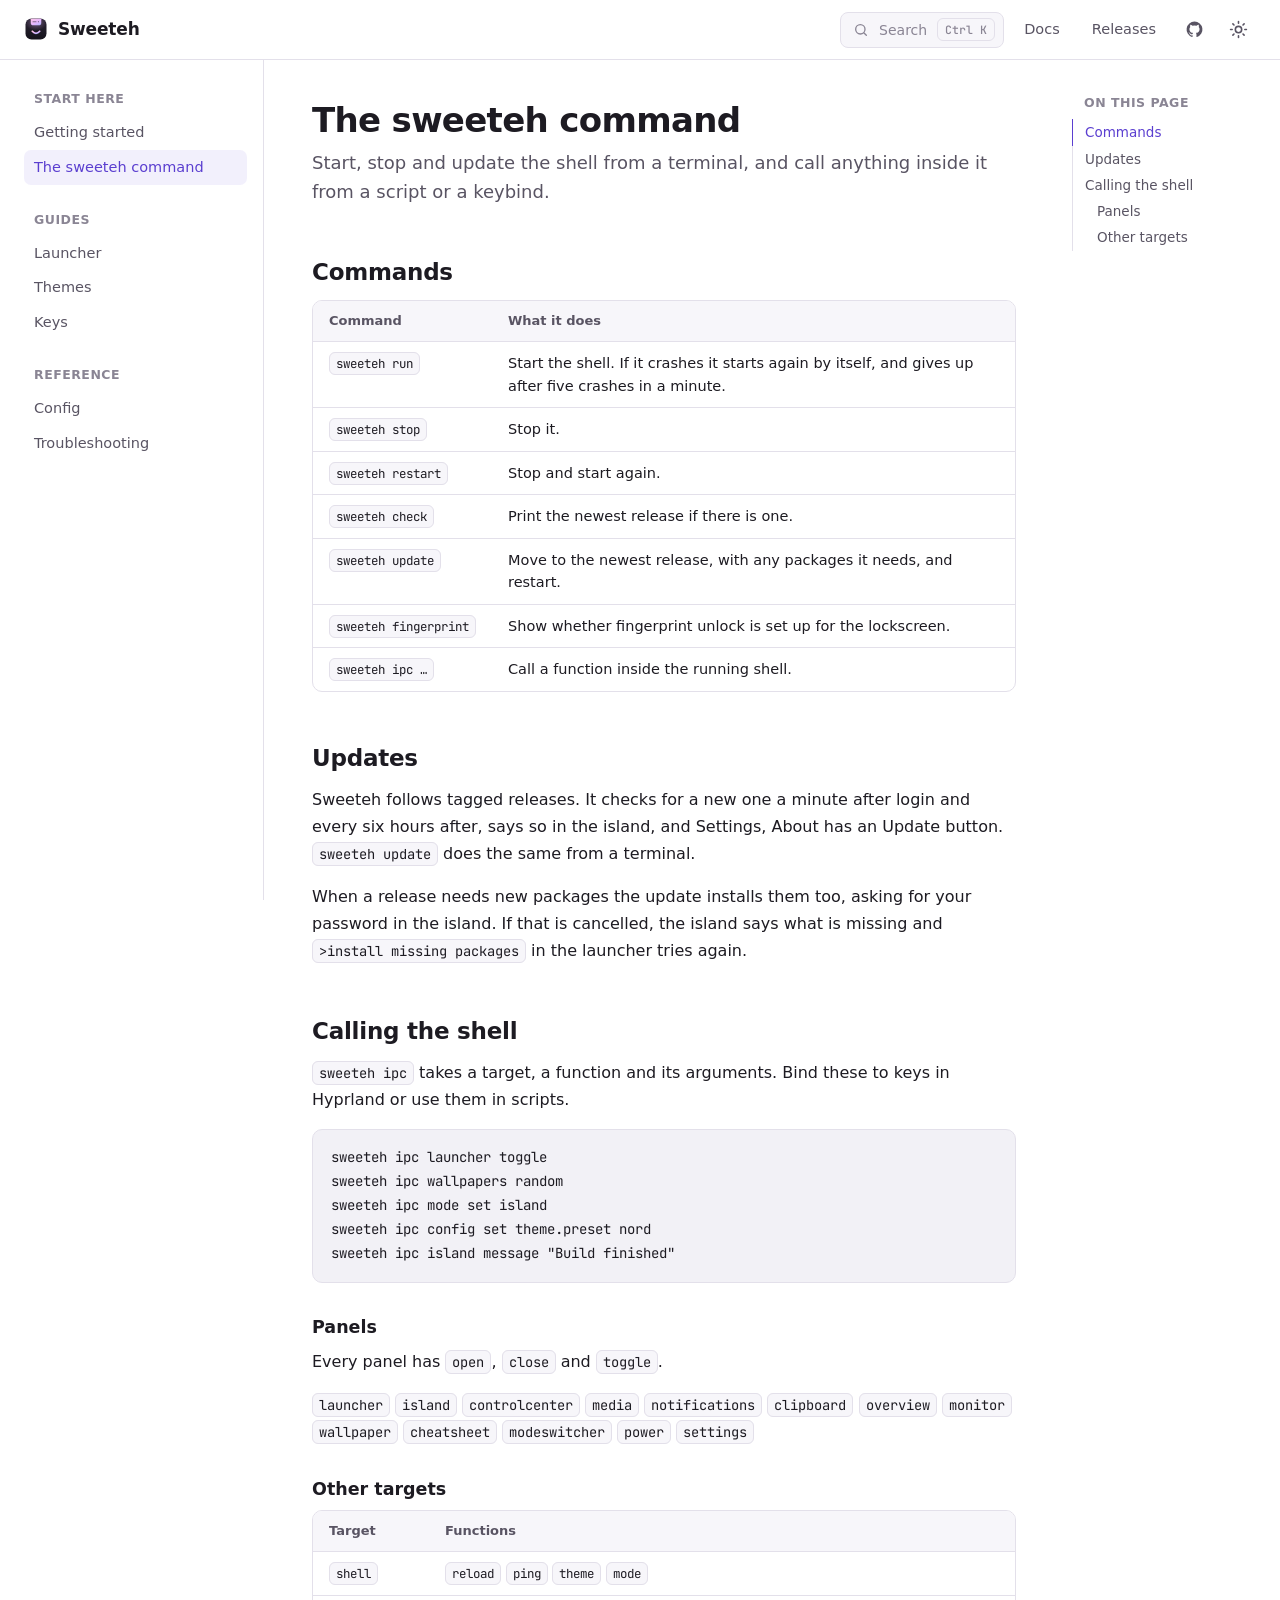
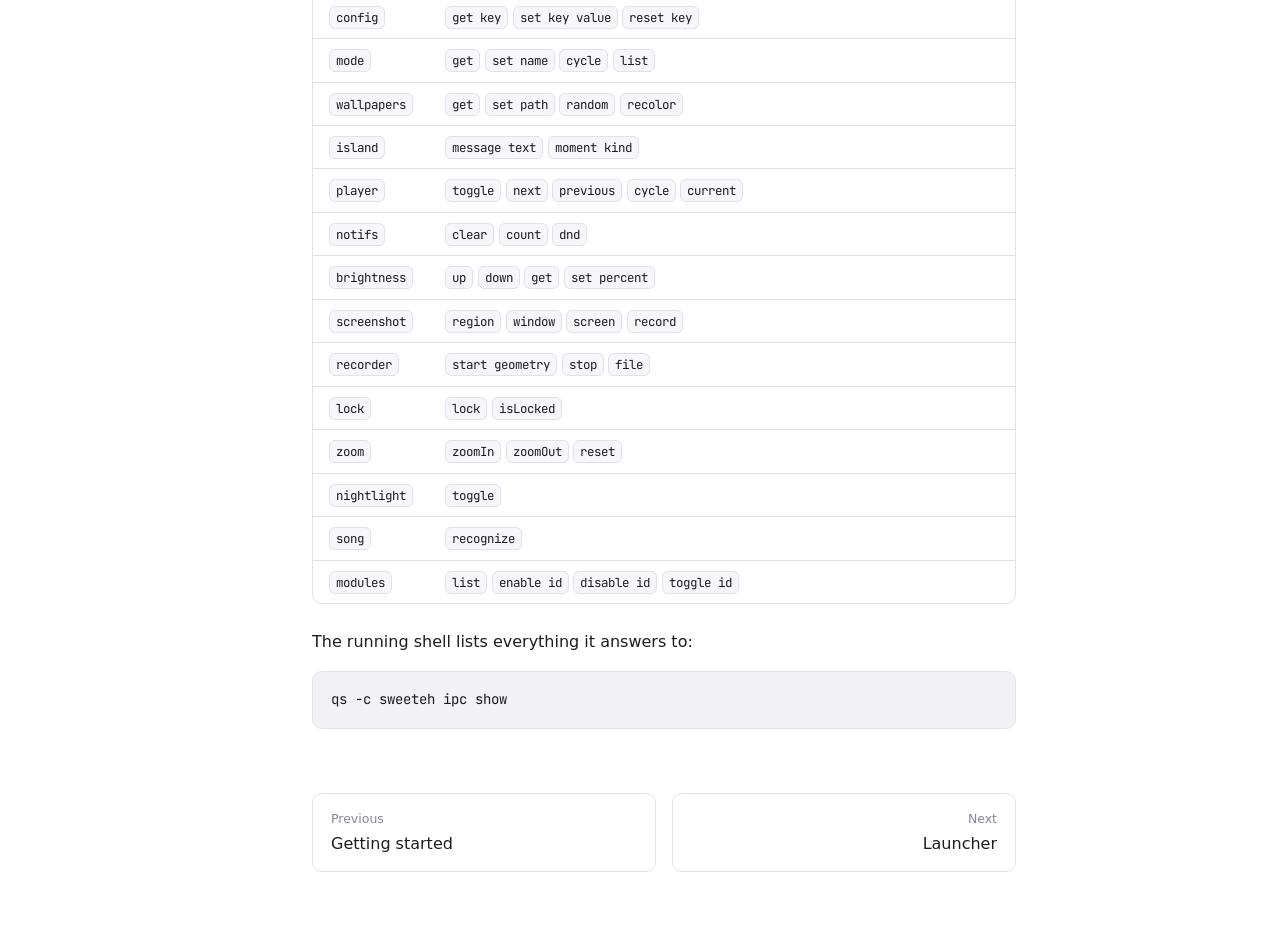
==== docs/command.html @ 75fee0bb "The docs site as a landing page and seven pages, with its own stylesheet and scripts." ====
<!doctype html>
<html lang="en">
<head>
  <meta charset="utf-8">
  <meta name="viewport" content="width=device-width, initial-scale=1">
  <title>The sweeteh command · Sweeteh</title>
  <meta name="description" content="Start, stop and update the shell from a terminal, and call anything inside it from a script or a keybind.">
  <link rel="icon" href="img/sweeteh.svg" type="image/svg+xml">
  <link rel="preconnect" href="https://fonts.googleapis.com">
  <link rel="preconnect" href="https://fonts.gstatic.com" crossorigin>
  <link rel="stylesheet" href="https://fonts.googleapis.com/css2?family=Google+Sans+Flex:wght@400;500;600;700&amp;family=JetBrains+Mono:wght@400;500&amp;display=swap">
  <link rel="stylesheet" href="css/site.css">
  <script src="js/theme.js"></script>
</head>
<body class="docs">
  <div class="layout">
    <nav class="sidebar"></nav>

    <main class="content">
      <h1>The sweeteh command</h1>
      <p class="lede">Start, stop and update the shell from a terminal, and call anything inside it from a script or a keybind.</p>
      <h2>Commands</h2>
      <div class="table">
        <table>
          <thead><tr><th>Command</th><th>What it does</th></tr></thead>
          <tbody>
          <tr><td class="fit"><code>sweeteh run</code></td><td>Start the shell. If it crashes it starts again by itself, and gives up after five crashes in a minute.</td></tr>
          <tr><td class="fit"><code>sweeteh stop</code></td><td>Stop it.</td></tr>
          <tr><td class="fit"><code>sweeteh restart</code></td><td>Stop and start again.</td></tr>
          <tr><td class="fit"><code>sweeteh check</code></td><td>Print the newest release if there is one.</td></tr>
          <tr><td class="fit"><code>sweeteh update</code></td><td>Move to the newest release, with any packages it needs, and restart.</td></tr>
          <tr><td class="fit"><code>sweeteh fingerprint</code></td><td>Show whether fingerprint unlock is set up for the lockscreen.</td></tr>
          <tr><td class="fit"><code>sweeteh ipc …</code></td><td>Call a function inside the running shell.</td></tr>
          </tbody>
        </table>
      </div>

      <h2>Updates</h2>
      <p>Sweeteh follows tagged releases. It checks for a new one a minute after login and every six hours after, says so in the island, and Settings, About has an Update button. <code>sweeteh update</code> does the same from a terminal.</p>
      <p>When a release needs new packages the update installs them too, asking for your password in the island. If that is cancelled, the island says what is missing and <code>&gt;install missing packages</code> in the launcher tries again.</p>

      <h2>Calling the shell</h2>
      <p><code>sweeteh ipc</code> takes a target, a function and its arguments. Bind these to keys in Hyprland or use them in scripts.</p>
      <pre><code>sweeteh ipc launcher toggle
sweeteh ipc wallpapers random
sweeteh ipc mode set island
sweeteh ipc config set theme.preset nord
sweeteh ipc island message "Build finished"</code></pre>

      <h3>Panels</h3>
      <p>Every panel has <code>open</code>, <code>close</code> and <code>toggle</code>.</p>
      <p><code>launcher</code> <code>island</code> <code>controlcenter</code> <code>media</code> <code>notifications</code> <code>clipboard</code> <code>overview</code> <code>monitor</code> <code>wallpaper</code> <code>cheatsheet</code> <code>modeswitcher</code> <code>power</code> <code>settings</code></p>

      <h3>Other targets</h3>
      <div class="table">
        <table>
          <thead><tr><th>Target</th><th>Functions</th></tr></thead>
          <tbody>
          <tr><td class="fit"><code>shell</code></td><td><code>reload</code> <code>ping</code> <code>theme</code> <code>mode</code></td></tr>
          <tr><td class="fit"><code>config</code></td><td><code>get key</code> <code>set key value</code> <code>reset key</code></td></tr>
          <tr><td class="fit"><code>mode</code></td><td><code>get</code> <code>set name</code> <code>cycle</code> <code>list</code></td></tr>
          <tr><td class="fit"><code>wallpapers</code></td><td><code>get</code> <code>set path</code> <code>random</code> <code>recolor</code></td></tr>
          <tr><td class="fit"><code>island</code></td><td><code>message text</code> <code>moment kind</code></td></tr>
          <tr><td class="fit"><code>player</code></td><td><code>toggle</code> <code>next</code> <code>previous</code> <code>cycle</code> <code>current</code></td></tr>
          <tr><td class="fit"><code>notifs</code></td><td><code>clear</code> <code>count</code> <code>dnd</code></td></tr>
          <tr><td class="fit"><code>brightness</code></td><td><code>up</code> <code>down</code> <code>get</code> <code>set percent</code></td></tr>
          <tr><td class="fit"><code>screenshot</code></td><td><code>region</code> <code>window</code> <code>screen</code> <code>record</code></td></tr>
          <tr><td class="fit"><code>recorder</code></td><td><code>start geometry</code> <code>stop</code> <code>file</code></td></tr>
          <tr><td class="fit"><code>lock</code></td><td><code>lock</code> <code>isLocked</code></td></tr>
          <tr><td class="fit"><code>zoom</code></td><td><code>zoomIn</code> <code>zoomOut</code> <code>reset</code></td></tr>
          <tr><td class="fit"><code>nightlight</code></td><td><code>toggle</code></td></tr>
          <tr><td class="fit"><code>song</code></td><td><code>recognize</code></td></tr>
          <tr><td class="fit"><code>modules</code></td><td><code>list</code> <code>enable id</code> <code>disable id</code> <code>toggle id</code></td></tr>
          </tbody>
        </table>
      </div>

      <p>The running shell lists everything it answers to:</p>
      <pre><code>qs -c sweeteh ipc show</code></pre>
    </main>

    <nav class="toc"></nav>
  </div>

  <noscript><p style="padding: 0 24px"><a href="index.html">Home</a> · <a href="install.html">Getting started</a> · <a href="command.html">The sweeteh command</a> · <a href="launcher.html">Launcher</a> · <a href="themes.html">Themes</a> · <a href="keys.html">Keys</a> · <a href="config.html">Config</a> · <a href="troubleshooting.html">Troubleshooting</a></p></noscript>
  <script src="js/site.js" defer></script>
</body>
</html>
---- docs/css/site.css ----
/* Sweeteh docs. One stylesheet for the landing page and every docs page. */

:root {
  --bg: #111014;
  --bg-raised: #17161b;
  --bg-sunken: #0c0b0f;
  --border: #2a2830;
  --text: #e8e6ed;
  --text-soft: #a5a1b0;
  --text-faint: #77737f;
  --accent: #b9a3ff;
  --accent-soft: rgba(185, 163, 255, 0.12);
  --on-accent: #17122b;

  --font: "Google Sans Flex", "Google Sans", system-ui, -apple-system, "Segoe UI", Roboto, sans-serif;
  --mono: "JetBrains Mono", ui-monospace, "Cascadia Code", "SF Mono", Menlo, Consolas, monospace;
  --radius: 10px;
  --bar: 60px;
  --side: 264px;
  --toc: 216px;
  color-scheme: dark;
}

:root[data-theme="light"] {
  --bg: #ffffff;
  --bg-raised: #f7f6fa;
  --bg-sunken: #f2f1f6;
  --border: #e3e0ea;
  --text: #1d1b22;
  --text-soft: #595463;
  --text-faint: #8a8594;
  --accent: #5b3fd0;
  --accent-soft: rgba(91, 63, 208, 0.08);
  --on-accent: #ffffff;
  color-scheme: light;
}

*,
*::before,
*::after {
  box-sizing: border-box;
}

html {
  scroll-padding-top: calc(var(--bar) + 20px);
  -webkit-text-size-adjust: 100%;
}

body {
  margin: 0;
  background: var(--bg);
  color: var(--text);
  font: 400 16px/1.7 var(--font);
  -webkit-font-smoothing: antialiased;
}

a {
  color: var(--accent);
  text-decoration: none;
}

a:hover {
  text-decoration: underline;
  text-underline-offset: 3px;
}

:focus-visible {
  outline: 2px solid var(--accent);
  outline-offset: 2px;
  border-radius: 4px;
}

img,
video {
  display: block;
  max-width: 100%;
  height: auto;
}

/* ---------- top bar ---------- */

.bar {
  position: sticky;
  top: 0;
  z-index: 20;
  height: var(--bar);
  display: flex;
  align-items: center;
  gap: 8px;
  padding: 0 24px;
  background: color-mix(in srgb, var(--bg) 88%, transparent);
  backdrop-filter: blur(12px);
  border-bottom: 1px solid var(--border);
}

.brand {
  display: flex;
  align-items: center;
  gap: 10px;
  margin-right: auto;
  color: var(--text);
  font-weight: 600;
  font-size: 17px;
  letter-spacing: -0.01em;
}

.brand:hover {
  text-decoration: none;
}

.brand img {
  width: 24px;
  height: 24px;
}

.bar-link {
  padding: 6px 12px;
  border-radius: 8px;
  color: var(--text-soft);
  font-size: 14.5px;
  font-weight: 500;
}

.bar-link:hover {
  color: var(--text);
  background: var(--bg-raised);
  text-decoration: none;
}

.icon-button {
  display: grid;
  place-items: center;
  width: 36px;
  height: 36px;
  padding: 0;
  border: 0;
  border-radius: 8px;
  background: none;
  color: var(--text-soft);
  cursor: pointer;
}

.icon-button:hover {
  color: var(--text);
  background: var(--bg-raised);
}

.icon-button svg {
  width: 19px;
  height: 19px;
}

.menu-button {
  display: none;
  margin-left: -8px;
}

:root[data-theme="light"] .icon-moon,
:root:not([data-theme="light"]) .icon-sun {
  display: none;
}

/* ---------- docs layout ---------- */

.layout {
  display: grid;
  grid-template-columns: var(--side) minmax(0, 1fr) var(--toc);
  max-width: 1320px;
  margin: 0 auto;
}

.sidebar,
.toc {
  position: sticky;
  top: var(--bar);
  align-self: start;
  height: calc(100vh - var(--bar));
  overflow-y: auto;
  padding: 28px 16px 40px 24px;
}

.sidebar {
  border-right: 1px solid var(--border);
}

.nav-group + .nav-group {
  margin-top: 24px;
}

.nav-title,
.toc-title {
  margin: 0 0 6px;
  padding: 0 10px;
  font-size: 12.5px;
  font-weight: 600;
  letter-spacing: 0.04em;
  text-transform: uppercase;
  color: var(--text-faint);
}

.nav-group a {
  display: block;
  padding: 5px 10px;
  border-radius: 7px;
  color: var(--text-soft);
  font-size: 14.5px;
}

.nav-group a:hover {
  color: var(--text);
  text-decoration: none;
}

.nav-group a[aria-current="page"] {
  color: var(--accent);
  background: var(--accent-soft);
  font-weight: 500;
}

.toc {
  padding: 32px 24px 40px 8px;
}

.toc-title {
  padding: 0 0 0 12px;
}

.toc a {
  display: block;
  padding: 3px 0 3px 12px;
  border-left: 1px solid var(--border);
  color: var(--text-soft);
  font-size: 13.5px;
  line-height: 1.5;
}

.toc a:hover {
  color: var(--text);
  text-decoration: none;
}

.toc a.sub {
  padding-left: 24px;
}

.toc a.active {
  color: var(--accent);
  border-left-color: var(--accent);
}

.content {
  min-width: 0;
  padding: 40px 48px 72px;
}

.content > * {
  max-width: 760px;
}

.content > .wide {
  max-width: none;
}

/* ---------- prose ---------- */

h1 {
  margin: 0 0 8px;
  font-size: 34px;
  line-height: 1.2;
  font-weight: 700;
  letter-spacing: -0.02em;
}

.lede {
  margin: 0 0 32px;
  color: var(--text-soft);
  font-size: 18px;
  line-height: 1.6;
}

h2 {
  margin: 48px 0 12px;
  padding-top: 4px;
  font-size: 23px;
  line-height: 1.3;
  font-weight: 650;
  letter-spacing: -0.01em;
}

h3 {
  margin: 32px 0 8px;
  font-size: 17.5px;
  line-height: 1.4;
  font-weight: 600;
}

h2 .anchor,
h3 .anchor {
  margin-left: 8px;
  color: var(--text-faint);
  font-weight: 400;
  opacity: 0;
}

h2:hover .anchor,
h3:hover .anchor,
.anchor:focus-visible {
  opacity: 1;
  text-decoration: none;
}

p {
  margin: 0 0 16px;
}

ul,
ol {
  margin: 0 0 16px;
  padding-left: 22px;
}

li {
  margin-bottom: 6px;
}

li::marker {
  color: var(--text-faint);
}

code {
  font-family: var(--mono);
  font-size: 0.86em;
}

:not(pre) > code {
  padding: 2px 6px;
  border-radius: 6px;
  background: var(--bg-raised);
  border: 1px solid var(--border);
  white-space: nowrap;
}

.code {
  position: relative;
  margin: 0 0 20px;
}

pre {
  margin: 0;
  padding: 16px 18px;
  overflow-x: auto;
  border: 1px solid var(--border);
  border-radius: var(--radius);
  background: var(--bg-sunken);
  font-size: 14px;
  line-height: 1.65;
}

pre code {
  font-size: inherit;
}

pre .dim {
  color: var(--text-faint);
}

.copy {
  position: absolute;
  top: 9px;
  right: 9px;
  padding: 4px 10px;
  border: 1px solid var(--border);
  border-radius: 7px;
  background: var(--bg-raised);
  color: var(--text-soft);
  font: 500 12.5px var(--font);
  cursor: pointer;
  opacity: 0;
  transition: opacity 0.15s;
}

.code:hover .copy,
.copy:focus-visible {
  opacity: 1;
}

.copy:hover {
  color: var(--text);
}

/* the one flourish, a key lit from below like the shell's own */
kbd {
  display: inline-block;
  min-width: 26px;
  padding: 1px 7px;
  border: 1px solid var(--border);
  border-bottom: 2px solid var(--accent);
  border-radius: 6px;
  background: var(--bg-raised);
  font: 500 12.5px/1.7 var(--mono);
  text-align: center;
  white-space: nowrap;
}

kbd + kbd {
  margin-left: 4px;
}

.table {
  margin: 0 0 24px;
  overflow-x: auto;
  border: 1px solid var(--border);
  border-radius: var(--radius);
}

table {
  width: 100%;
  border-collapse: collapse;
  font-size: 14.5px;
  line-height: 1.55;
}

th {
  padding: 10px 16px;
  background: var(--bg-raised);
  border-bottom: 1px solid var(--border);
  color: var(--text-soft);
  font-size: 13px;
  font-weight: 600;
  text-align: left;
  white-space: nowrap;
}

td {
  padding: 10px 16px;
  border-bottom: 1px solid var(--border);
  vertical-align: top;
}

tr:last-child td {
  border-bottom: 0;
}

td.fit {
  width: 1%;
  white-space: nowrap;
}

td.muted {
  color: var(--text-soft);
}

.note {
  margin: 0 0 20px;
  padding: 14px 18px;
  border: 1px solid var(--border);
  border-left: 3px solid var(--accent);
  border-radius: var(--radius);
  background: var(--accent-soft);
  font-size: 15px;
}

.note > :last-child {
  margin-bottom: 0;
}

.note strong {
  display: block;
  margin-bottom: 2px;
}

.pager {
  display: grid;
  grid-template-columns: 1fr 1fr;
  gap: 16px;
  margin-top: 64px;
}

.pager a {
  padding: 14px 18px;
  border: 1px solid var(--border);
  border-radius: var(--radius);
  color: var(--text);
  font-weight: 500;
}

.pager a:hover {
  border-color: var(--accent);
  text-decoration: none;
}

.pager small {
  display: block;
  color: var(--text-faint);
  font-size: 12.5px;
  font-weight: 400;
}

.pager .next {
  grid-column: 2;
  text-align: right;
}

.filter {
  width: 100%;
  margin: 0 0 8px;
  padding: 10px 14px;
  border: 1px solid var(--border);
  border-radius: var(--radius);
  background: var(--bg-raised);
  color: var(--text);
  font: inherit;
  font-size: 15px;
}

.filter::placeholder {
  color: var(--text-faint);
}

.empty {
  color: var(--text-soft);
}

[hidden] {
  display: none !important;
}

/* ---------- cards, shared by the landing page and docs ---------- */

.cards {
  display: grid;
  grid-template-columns: repeat(auto-fill, minmax(240px, 1fr));
  gap: 14px;
  margin: 0 0 24px;
}

.card {
  padding: 18px 20px;
  border: 1px solid var(--border);
  border-radius: var(--radius);
  background: var(--bg-raised);
}

a.card {
  color: inherit;
  transition: border-color 0.15s;
}

a.card:hover {
  border-color: var(--accent);
  text-decoration: none;
}

.card h3 {
  margin: 0 0 4px;
  font-size: 16px;
}

.card p {
  margin: 0;
  color: var(--text-soft);
  font-size: 14.5px;
  line-height: 1.6;
}

/* ---------- landing page ---------- */

.home {
  max-width: 1080px;
  margin: 0 auto;
  padding: 0 24px 40px;
}

.hero {
  padding: 88px 0 56px;
  text-align: center;
}

.hero h1 {
  margin: 0 auto 16px;
  max-width: 760px;
  font-size: clamp(36px, 6vw, 58px);
  line-height: 1.08;
  letter-spacing: -0.03em;
}

.hero p {
  max-width: 600px;
  margin: 0 auto 28px;
  color: var(--text-soft);
  font-size: 18.5px;
  line-height: 1.6;
}

.actions {
  display: flex;
  flex-wrap: wrap;
  justify-content: center;
  gap: 12px;
}

.button {
  display: inline-block;
  padding: 10px 22px;
  border: 1px solid var(--border);
  border-radius: 999px;
  color: var(--text);
  font-size: 15.5px;
  font-weight: 550;
}

.button:hover {
  border-color: var(--text-faint);
  text-decoration: none;
}

.button.primary {
  border-color: var(--accent);
  background: var(--accent);
  color: var(--on-accent);
}

.button.primary:hover {
  filter: brightness(1.08);
}

.shot {
  overflow: hidden;
  border: 1px solid var(--border);
  border-radius: 14px;
  background: var(--bg-sunken);
}

.shot video {
  width: 100%;
  aspect-ratio: 16 / 9;
}

.home section {
  padding: 72px 0 0;
}

.home h2 {
  margin: 0 0 6px;
  font-size: 28px;
  letter-spacing: -0.02em;
}

.home .sub {
  max-width: 620px;
  margin: 0 0 28px;
  color: var(--text-soft);
}

.home .code {
  max-width: 760px;
}

.footer {
  margin-top: 88px;
  padding: 28px 24px 40px;
  border-top: 1px solid var(--border);
  color: var(--text-faint);
  font-size: 14px;
  text-align: center;
}

/* ---------- theme preview on the themes page ---------- */

.swatch-row {
  display: flex;
  flex-wrap: wrap;
  gap: 8px;
  margin: 0 0 16px;
}

.chip {
  display: flex;
  align-items: center;
  gap: 8px;
  padding: 6px 14px 6px 10px;
  border: 1px solid var(--border);
  border-radius: 999px;
  background: none;
  color: var(--text-soft);
  font: 500 14px var(--font);
  cursor: pointer;
}

.chip:hover {
  color: var(--text);
}

.chip[aria-pressed="true"] {
  border-color: var(--accent);
  background: var(--accent-soft);
  color: var(--text);
}

.chip i {
  width: 14px;
  height: 14px;
  border-radius: 50%;
}

.preview {
  margin: 0 0 24px;
  padding: 22px;
  border: 1px solid var(--border);
  border-radius: 14px;
  background: var(--p-bg);
  color: var(--p-text);
  transition: background 0.4s, color 0.4s;
}

.preview-island {
  display: flex;
  align-items: center;
  gap: 10px;
  width: fit-content;
  margin: 0 auto 20px;
  padding: 8px 18px;
  border-radius: 999px;
  background: var(--p-layer1);
  box-shadow: 0 3px 0 var(--p-accent);
  font-size: 14px;
  font-weight: 500;
  transition: background 0.4s, box-shadow 0.4s;
}

.preview-island i {
  width: 8px;
  height: 8px;
  border-radius: 50%;
  background: var(--p-accent);
  transition: background 0.4s;
}

.preview-grid {
  display: grid;
  grid-template-columns: repeat(auto-fit, minmax(150px, 1fr));
  gap: 12px;
}

.preview-card {
  padding: 14px 16px;
  border-radius: 12px;
  background: var(--p-layer2);
  font-size: 14px;
  transition: background 0.4s;
}

.preview-card b {
  display: block;
  font-weight: 600;
}

.preview-card span {
  color: var(--p-soft);
  font-size: 13px;
  transition: color 0.4s;
}

.preview-card.accent {
  background: var(--p-accent);
  color: var(--p-bg);
}

.preview-card.accent span {
  color: inherit;
  opacity: 0.75;
}

.preview-palette {
  display: flex;
  height: 10px;
  margin-top: 18px;
  overflow: hidden;
  border-radius: 999px;
}

.preview-palette span {
  flex: 1;
  transition: background 0.4s;
}

/* ---------- small screens ---------- */

@media (max-width: 1120px) {
  .layout {
    grid-template-columns: var(--side) minmax(0, 1fr);
  }

  .toc {
    display: none;
  }
}

@media (max-width: 800px) {
  .bar {
    padding: 0 16px;
  }

  .menu-button {
    display: grid;
  }

  .layout {
    display: block;
  }

  .sidebar {
    position: fixed;
    inset: var(--bar) 0 0 0;
    z-index: 15;
    display: none;
    height: auto;
    padding: 20px 16px 40px;
    border-right: 0;
    background: var(--bg);
  }

  body.menu-open {
    overflow: hidden;
  }

  body.menu-open .sidebar {
    display: block;
  }

  .content {
    padding: 28px 20px 56px;
  }

  h1 {
    font-size: 29px;
  }

  .hero {
    padding: 56px 0 40px;
  }

  .bar-link.optional {
    display: none;
  }

  .copy {
    opacity: 1;
  }
}

@media (prefers-reduced-motion: reduce) {
  * {
    transition: none !important;
  }
}

/* ---------- landing page sections ---------- */

.badge {
  display: inline-flex;
  align-items: center;
  gap: 8px;
  margin-bottom: 24px;
  padding: 5px 14px 5px 6px;
  border: 1px solid var(--border);
  border-radius: 999px;
  color: var(--text-soft);
  font-size: 13.5px;
  font-weight: 500;
}

.badge:hover {
  border-color: var(--accent);
  color: var(--text);
  text-decoration: none;
}

.badge b {
  padding: 1px 9px;
  border-radius: 999px;
  background: var(--accent-soft);
  color: var(--accent);
  font-weight: 600;
}

.hero h1 span {
  display: block;
  color: var(--accent);
}

.hero .shot {
  margin-top: 56px;
}

.feature {
  display: grid;
  grid-template-columns: minmax(0, 5fr) minmax(0, 7fr);
  align-items: center;
  gap: 48px;
  margin-bottom: 72px;
}

.feature:nth-of-type(even) {
  grid-template-columns: minmax(0, 7fr) minmax(0, 5fr);
}

.feature:nth-of-type(even) .feature-text {
  order: 2;
}

.feature h3 {
  margin: 0 0 10px;
  font-size: 24px;
  line-height: 1.25;
  letter-spacing: -0.015em;
}

.feature p {
  margin: 0 0 14px;
  color: var(--text-soft);
}

.feature ul {
  margin: 0;
  padding: 0;
  list-style: none;
  color: var(--text-soft);
  font-size: 15px;
}

.feature li {
  margin-bottom: 6px;
  padding-left: 18px;
  position: relative;
}

.feature li::before {
  content: "";
  position: absolute;
  left: 0;
  top: 0.72em;
  width: 6px;
  height: 6px;
  border-radius: 50%;
  background: var(--accent);
}

.eyebrow {
  margin: 0 0 8px;
  color: var(--accent);
  font-size: 13px;
  font-weight: 600;
  letter-spacing: 0.06em;
  text-transform: uppercase;
}

.center {
  text-align: center;
}

.center .sub {
  margin-left: auto;
  margin-right: auto;
}

.home .cards {
  grid-template-columns: repeat(auto-fill, minmax(300px, 1fr));
}

.install-box {
  max-width: 760px;
  margin: 0 auto;
}

.install-box .code {
  max-width: none;
  margin-bottom: 14px;
}

.install-box .copy {
  opacity: 1;
}

.install-box p {
  margin: 0;
  color: var(--text-faint);
  font-size: 14.5px;
  text-align: center;
}

.footer a {
  color: var(--text-soft);
}

.footer nav {
  display: flex;
  flex-wrap: wrap;
  justify-content: center;
  gap: 8px 24px;
  margin-bottom: 14px;
}

/* ---------- search ---------- */

.search-button {
  display: flex;
  align-items: center;
  gap: 10px;
  height: 36px;
  padding: 0 8px 0 12px;
  border: 1px solid var(--border);
  border-radius: 8px;
  background: var(--bg-raised);
  color: var(--text-faint);
  font: 400 14px var(--font);
  cursor: pointer;
}

.search-button:hover {
  color: var(--text-soft);
  border-color: var(--text-faint);
}

.search-button kbd {
  border-bottom-width: 1px;
  border-bottom-color: var(--border);
  font-size: 11.5px;
}

.search {
  width: min(600px, calc(100vw - 32px));
  max-height: min(520px, calc(100vh - 120px));
  margin-top: 88px;
  padding: 0;
  overflow: hidden;
  border: 1px solid var(--border);
  border-radius: 14px;
  background: var(--bg);
  color: var(--text);
}

.search[open] {
  display: flex;
  flex-direction: column;
}

.search::backdrop {
  background: rgba(0, 0, 0, 0.55);
}

.search input {
  flex-shrink: 0;
  width: 100%;
  padding: 16px 20px;
  border: 0;
  border-bottom: 1px solid var(--border);
  outline: 0;
  background: none;
  color: var(--text);
  font: inherit;
  font-size: 16.5px;
}

.search-results {
  overflow-y: auto;
  padding: 8px;
}

.search-results a {
  display: block;
  padding: 9px 12px;
  border-radius: 8px;
  color: var(--text);
  font-size: 15px;
}

.search-results a small {
  display: block;
  overflow: hidden;
  color: var(--text-faint);
  font-size: 13px;
  text-overflow: ellipsis;
  white-space: nowrap;
}

.search-results a:hover,
.search-results a.selected {
  background: var(--accent-soft);
  text-decoration: none;
}

.search-results p {
  margin: 0;
  padding: 16px 12px;
  color: var(--text-faint);
  font-size: 14.5px;
}

@media (max-width: 800px) {
  .feature,
  .feature:nth-of-type(even) {
    grid-template-columns: 1fr;
    gap: 20px;
    margin-bottom: 56px;
  }

  .feature:nth-of-type(even) .feature-text {
    order: 0;
  }

  .search-button span,
  .search-button kbd {
    display: none;
  }

  .search-button {
    padding: 0 10px;
    border: 0;
    background: none;
  }
}
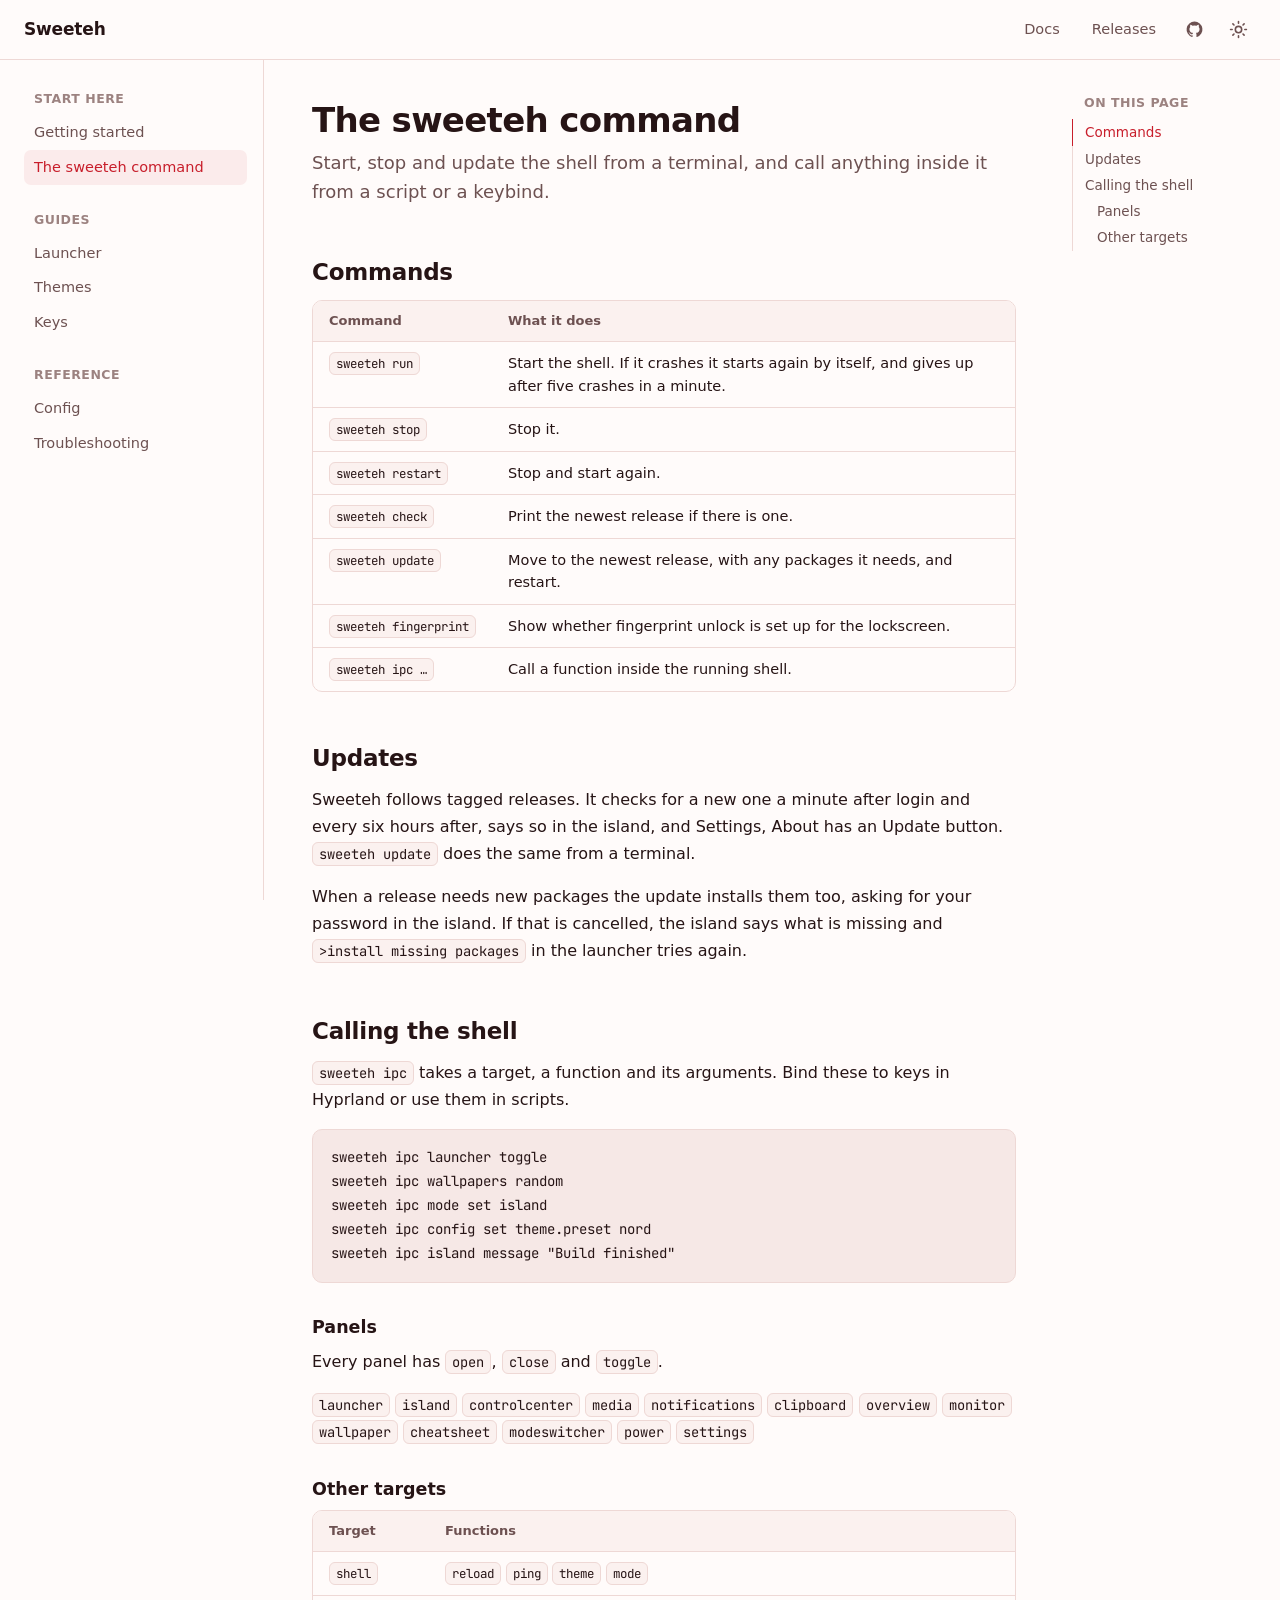
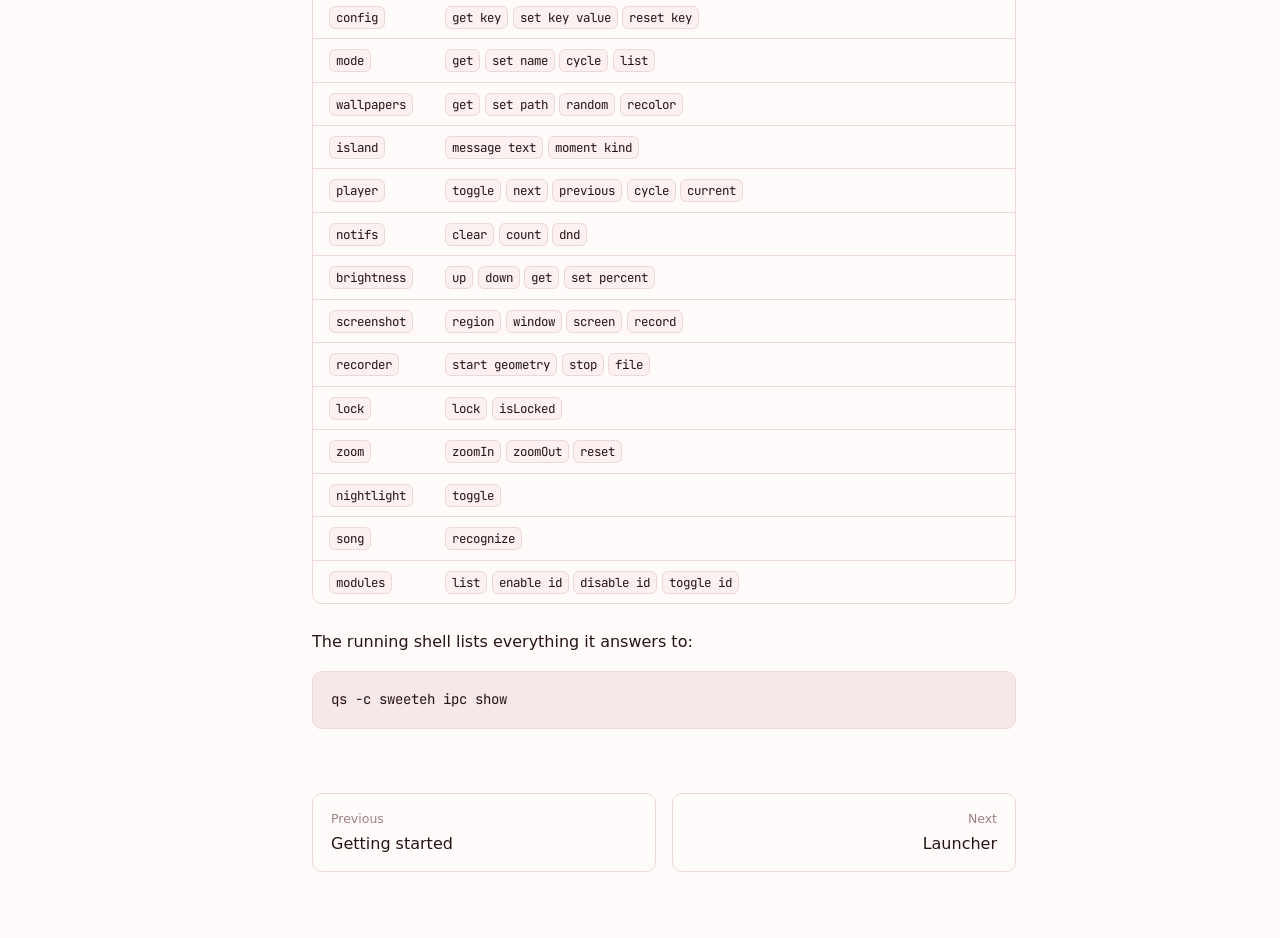
==== commit abfda18e: "The docs site in red, with moving clips and motion, flat keys and notes, no search, logo or version " ====
--- a/docs/command.html
+++ b/docs/command.html
@@ -5,7 +5,6 @@
   <meta name="viewport" content="width=device-width, initial-scale=1">
   <title>The sweeteh command · Sweeteh</title>
   <meta name="description" content="Start, stop and update the shell from a terminal, and call anything inside it from a script or a keybind.">
-  <link rel="icon" href="img/sweeteh.svg" type="image/svg+xml">
   <link rel="preconnect" href="https://fonts.googleapis.com">
   <link rel="preconnect" href="https://fonts.gstatic.com" crossorigin>
   <link rel="stylesheet" href="https://fonts.googleapis.com/css2?family=Google+Sans+Flex:wght@400;500;600;700&amp;family=JetBrains+Mono:wght@400;500&amp;display=swap">
--- a/docs/css/site.css
+++ b/docs/css/site.css
@@ -1,20 +1,22 @@
 /* Sweeteh docs. One stylesheet for the landing page and every docs page. */
 
 :root {
-  --bg: #111014;
-  --bg-raised: #17161b;
-  --bg-sunken: #0c0b0f;
-  --border: #2a2830;
-  --text: #e8e6ed;
-  --text-soft: #a5a1b0;
-  --text-faint: #77737f;
-  --accent: #b9a3ff;
-  --accent-soft: rgba(185, 163, 255, 0.12);
-  --on-accent: #17122b;
+  --bg: #120b0c;
+  --bg-raised: #1a1011;
+  --bg-sunken: #0c0707;
+  --border: #33201f;
+  --text: #f3e9e7;
+  --text-soft: #b9a5a2;
+  --text-faint: #86706d;
+  --accent: #ff6b6b;
+  --accent-soft: rgba(255, 107, 107, 0.11);
+  --on-accent: #240606;
+  --glow: rgba(214, 40, 48, 0.28);
 
   --font: "Google Sans Flex", "Google Sans", system-ui, -apple-system, "Segoe UI", Roboto, sans-serif;
   --mono: "JetBrains Mono", ui-monospace, "Cascadia Code", "SF Mono", Menlo, Consolas, monospace;
   --radius: 10px;
+  --ease: cubic-bezier(0.2, 0.7, 0.2, 1);
   --bar: 60px;
   --side: 264px;
   --toc: 216px;
@@ -22,16 +24,17 @@
 }
 
 :root[data-theme="light"] {
-  --bg: #ffffff;
-  --bg-raised: #f7f6fa;
-  --bg-sunken: #f2f1f6;
-  --border: #e3e0ea;
-  --text: #1d1b22;
-  --text-soft: #595463;
-  --text-faint: #8a8594;
-  --accent: #5b3fd0;
-  --accent-soft: rgba(91, 63, 208, 0.08);
+  --bg: #fffbfa;
+  --bg-raised: #fbf1ef;
+  --bg-sunken: #f6e8e6;
+  --border: #eed8d5;
+  --text: #261415;
+  --text-soft: #6d5151;
+  --text-faint: #9c8280;
+  --accent: #c81e2b;
+  --accent-soft: rgba(200, 30, 43, 0.07);
   --on-accent: #ffffff;
+  --glow: rgba(200, 30, 43, 0.12);
   color-scheme: light;
 }
 
@@ -68,6 +71,14 @@
   outline: 2px solid var(--accent);
   outline-offset: 2px;
   border-radius: 4px;
+}
+
+pre,
+.table,
+.sidebar,
+.toc {
+  scrollbar-width: thin;
+  scrollbar-color: var(--border) transparent;
 }
 
 img,
@@ -108,11 +119,6 @@
   text-decoration: none;
 }
 
-.brand img {
-  width: 24px;
-  height: 24px;
-}
-
 .bar-link {
   padding: 6px 12px;
   border-radius: 8px;
@@ -388,13 +394,11 @@
   color: var(--text);
 }
 
-/* the one flourish, a key lit from below like the shell's own */
 kbd {
   display: inline-block;
   min-width: 26px;
   padding: 1px 7px;
   border: 1px solid var(--border);
-  border-bottom: 2px solid var(--accent);
   border-radius: 6px;
   background: var(--bg-raised);
   font: 500 12.5px/1.7 var(--mono);
@@ -454,7 +458,6 @@
   margin: 0 0 20px;
   padding: 14px 18px;
   border: 1px solid var(--border);
-  border-left: 3px solid var(--accent);
   border-radius: var(--radius);
   background: var(--accent-soft);
   font-size: 15px;
@@ -543,7 +546,6 @@
 
 a.card {
   color: inherit;
-  transition: border-color 0.15s;
 }
 
 a.card:hover {
@@ -634,6 +636,7 @@
 .shot video {
   width: 100%;
   aspect-ratio: 16 / 9;
+  object-fit: cover;
 }
 
 .home section {
@@ -722,10 +725,10 @@
   padding: 8px 18px;
   border-radius: 999px;
   background: var(--p-layer1);
-  box-shadow: 0 3px 0 var(--p-accent);
+  border: 1px solid var(--p-line);
   font-size: 14px;
   font-weight: 500;
-  transition: background 0.4s, box-shadow 0.4s;
+  transition: background 0.4s, border-color 0.4s;
 }
 
 .preview-island i {
@@ -849,40 +852,146 @@
   }
 }
 
+/* ---------- motion ---------- */
+/* everything eases in and settles, nothing bounces. The js class is set before paint, so without scripts nothing is hidden. */
+
+@keyframes rise {
+  from {
+    opacity: 0;
+    transform: translateY(18px);
+  }
+}
+
+@keyframes fade {
+  from {
+    opacity: 0;
+  }
+}
+
+@keyframes drift {
+  from {
+    transform: translate(-6%, -2%) scale(1);
+  }
+  to {
+    transform: translate(6%, 3%) scale(1.12);
+  }
+}
+
+.landing {
+  overflow-x: hidden;
+}
+
+.hero {
+  position: relative;
+}
+
+/* a slow red light behind the headline, like the one under the island */
+.hero::before {
+  content: "";
+  position: absolute;
+  z-index: -1;
+  top: -80px;
+  left: 50%;
+  width: min(900px, 120vw);
+  height: 520px;
+  margin-left: calc(min(900px, 120vw) / -2);
+  background: radial-gradient(closest-side, var(--glow), transparent);
+  animation: drift 14s ease-in-out infinite alternate;
+  pointer-events: none;
+}
+
+.hero > * {
+  animation: rise 0.8s var(--ease) both;
+}
+
+.hero > :nth-child(2) {
+  animation-delay: 0.08s;
+}
+
+.hero > :nth-child(3) {
+  animation-delay: 0.16s;
+}
+
+.hero > :nth-child(4) {
+  animation-delay: 0.3s;
+}
+
+.docs .content {
+  animation: fade 0.45s ease both;
+}
+
+.js .reveal {
+  opacity: 0;
+  transform: translateY(26px);
+  transition: opacity 0.8s var(--ease), transform 0.8s var(--ease);
+  transition-delay: var(--delay, 0s);
+}
+
+.js .reveal.seen {
+  opacity: 1;
+  transform: none;
+}
+
+.button,
+.card,
+.pager a,
+.chip {
+  transition: transform 0.25s var(--ease), border-color 0.25s, background 0.25s, filter 0.25s, box-shadow 0.25s;
+}
+
+.button:hover,
+a.card:hover,
+.pager a:hover {
+  transform: translateY(-2px);
+}
+
+.home .card:hover {
+  border-color: var(--accent);
+  transform: translateY(-3px);
+}
+
+.button.primary:hover {
+  box-shadow: 0 10px 30px -10px var(--accent);
+}
+
+.shot {
+  transition: border-color 0.4s, box-shadow 0.4s;
+}
+
+.feature .shot:hover {
+  border-color: var(--accent);
+  box-shadow: 0 24px 60px -30px var(--accent);
+}
+
+.nav-group a,
+.toc a,
+.bar-link,
+.icon-button {
+  transition: color 0.2s, background 0.2s, border-color 0.2s;
+}
+
+.icon-button svg {
+  transition: transform 0.5s var(--ease);
+}
+
+.theme-button:hover svg {
+  transform: rotate(40deg);
+}
+
 @media (prefers-reduced-motion: reduce) {
-  * {
+  *,
+  *::before {
+    animation: none !important;
     transition: none !important;
   }
+
+  .js .reveal {
+    opacity: 1;
+    transform: none;
+  }
 }
 
 /* ---------- landing page sections ---------- */
-
-.badge {
-  display: inline-flex;
-  align-items: center;
-  gap: 8px;
-  margin-bottom: 24px;
-  padding: 5px 14px 5px 6px;
-  border: 1px solid var(--border);
-  border-radius: 999px;
-  color: var(--text-soft);
-  font-size: 13.5px;
-  font-weight: 500;
-}
-
-.badge:hover {
-  border-color: var(--accent);
-  color: var(--text);
-  text-decoration: none;
-}
-
-.badge b {
-  padding: 1px 9px;
-  border-radius: 999px;
-  background: var(--accent-soft);
-  color: var(--accent);
-  font-weight: 600;
-}
 
 .hero h1 span {
   display: block;
@@ -1001,102 +1110,6 @@
   margin-bottom: 14px;
 }
 
-/* ---------- search ---------- */
-
-.search-button {
-  display: flex;
-  align-items: center;
-  gap: 10px;
-  height: 36px;
-  padding: 0 8px 0 12px;
-  border: 1px solid var(--border);
-  border-radius: 8px;
-  background: var(--bg-raised);
-  color: var(--text-faint);
-  font: 400 14px var(--font);
-  cursor: pointer;
-}
-
-.search-button:hover {
-  color: var(--text-soft);
-  border-color: var(--text-faint);
-}
-
-.search-button kbd {
-  border-bottom-width: 1px;
-  border-bottom-color: var(--border);
-  font-size: 11.5px;
-}
-
-.search {
-  width: min(600px, calc(100vw - 32px));
-  max-height: min(520px, calc(100vh - 120px));
-  margin-top: 88px;
-  padding: 0;
-  overflow: hidden;
-  border: 1px solid var(--border);
-  border-radius: 14px;
-  background: var(--bg);
-  color: var(--text);
-}
-
-.search[open] {
-  display: flex;
-  flex-direction: column;
-}
-
-.search::backdrop {
-  background: rgba(0, 0, 0, 0.55);
-}
-
-.search input {
-  flex-shrink: 0;
-  width: 100%;
-  padding: 16px 20px;
-  border: 0;
-  border-bottom: 1px solid var(--border);
-  outline: 0;
-  background: none;
-  color: var(--text);
-  font: inherit;
-  font-size: 16.5px;
-}
-
-.search-results {
-  overflow-y: auto;
-  padding: 8px;
-}
-
-.search-results a {
-  display: block;
-  padding: 9px 12px;
-  border-radius: 8px;
-  color: var(--text);
-  font-size: 15px;
-}
-
-.search-results a small {
-  display: block;
-  overflow: hidden;
-  color: var(--text-faint);
-  font-size: 13px;
-  text-overflow: ellipsis;
-  white-space: nowrap;
-}
-
-.search-results a:hover,
-.search-results a.selected {
-  background: var(--accent-soft);
-  text-decoration: none;
-}
-
-.search-results p {
-  margin: 0;
-  padding: 16px 12px;
-  color: var(--text-faint);
-  font-size: 14.5px;
-}
-
 @media (max-width: 800px) {
   .feature,
   .feature:nth-of-type(even) {
@@ -1108,15 +1121,4 @@
   .feature:nth-of-type(even) .feature-text {
     order: 0;
   }
-
-  .search-button span,
-  .search-button kbd {
-    display: none;
-  }
-
-  .search-button {
-    padding: 0 10px;
-    border: 0;
-    background: none;
-  }
-}
+}
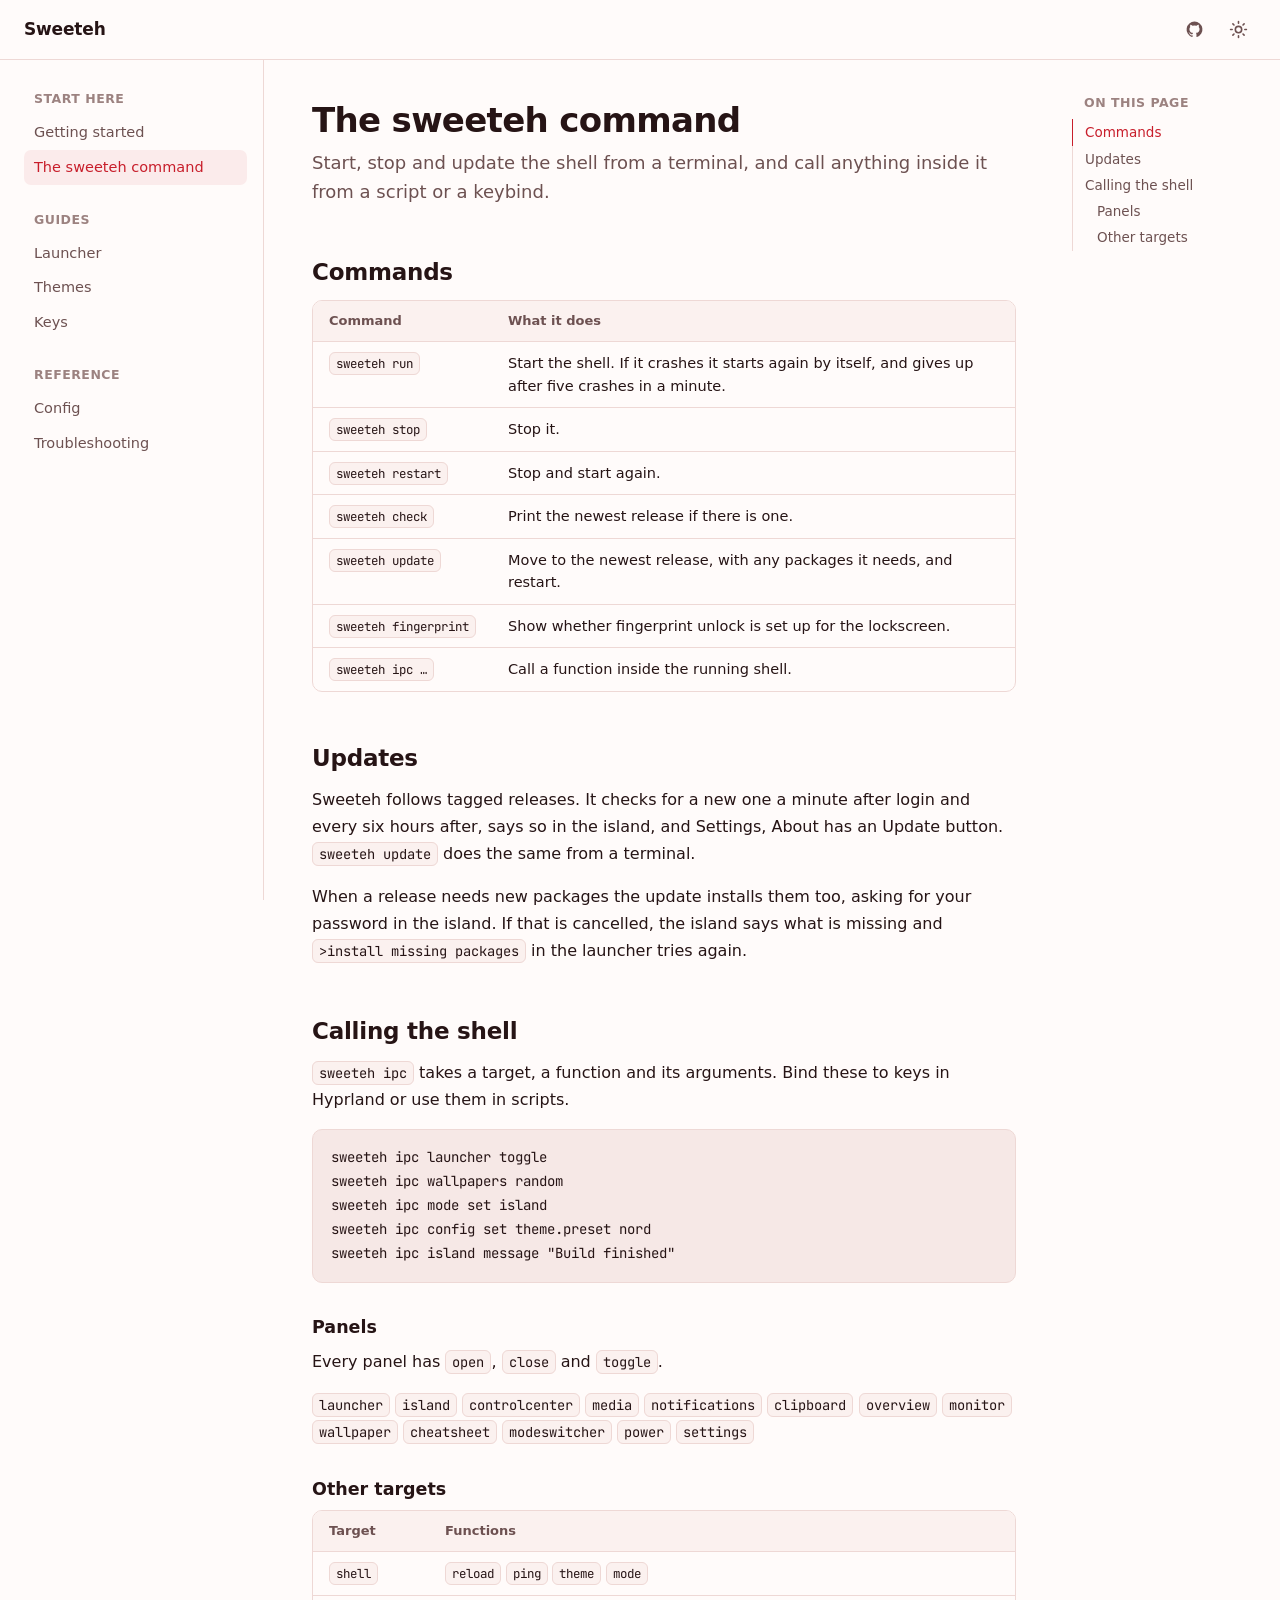
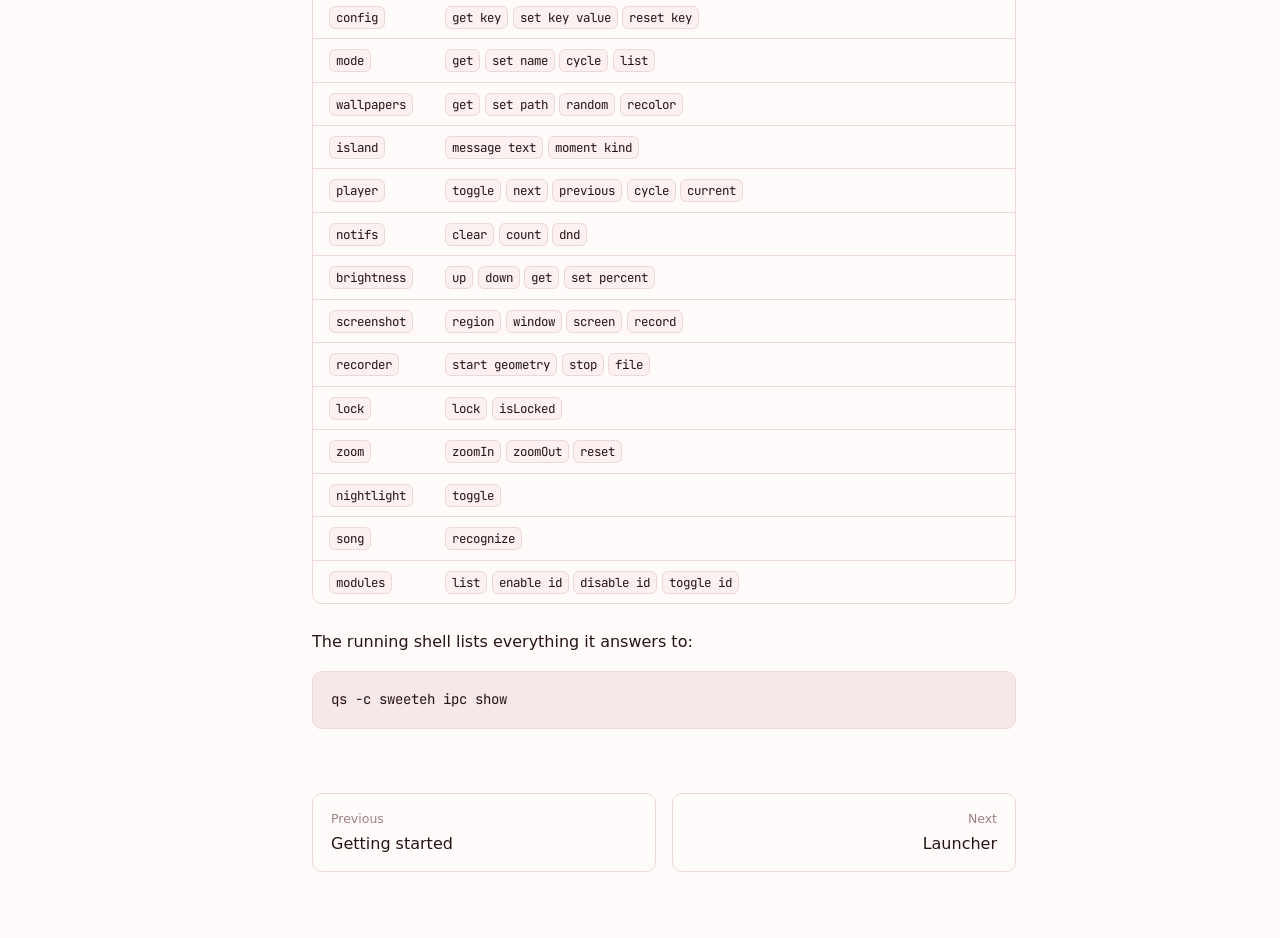
==== commit df22eefb: "The site's name reads over a dimmed, soft clip, its bar scrolls to each clip, and it has a red icon." ====
--- a/docs/command.html
+++ b/docs/command.html
@@ -5,6 +5,7 @@
   <meta name="viewport" content="width=device-width, initial-scale=1">
   <title>The sweeteh command · Sweeteh</title>
   <meta name="description" content="Start, stop and update the shell from a terminal, and call anything inside it from a script or a keybind.">
+  <link rel="icon" href="favicon.svg" type="image/svg+xml">
   <link rel="preconnect" href="https://fonts.googleapis.com">
   <link rel="preconnect" href="https://fonts.gstatic.com" crossorigin>
   <link rel="stylesheet" href="https://fonts.googleapis.com/css2?family=Google+Sans+Flex:wght@400;500;600;700&amp;family=JetBrains+Mono:wght@400;500&amp;display=swap">
--- a/docs/css/site.css
+++ b/docs/css/site.css
@@ -45,6 +45,7 @@
 }
 
 html {
+  scroll-behavior: smooth;
   scroll-padding-top: calc(var(--bar) + 20px);
   -webkit-text-size-adjust: 100%;
 }
@@ -55,6 +56,19 @@
   color: var(--text);
   font: 400 16px/1.7 var(--font);
   -webkit-font-smoothing: antialiased;
+}
+
+/* nothing on the page selects by accident, only commands and code, which are there to be copied */
+body {
+  -webkit-user-select: none;
+  user-select: none;
+}
+
+pre,
+code,
+input {
+  -webkit-user-select: text;
+  user-select: text;
 }
 
 a {
@@ -573,57 +587,152 @@
   padding: 0 24px 40px;
 }
 
+/* the first thing on the page is the shell itself: the desktop fills a frame, the island works at its top and the name sits at its foot */
 .hero {
-  padding: 88px 0 56px;
-  text-align: center;
+  position: relative;
+  height: min(80vh, 780px);
+  min-height: 520px;
+  margin: 20px calc(50% - min(660px, 50vw - 16px)) 0;
+  overflow: hidden;
+  border-radius: 28px;
+  background: #1a0708;
+  color: #fff;
+  animation: frame-in 0.9s var(--ease) both;
+}
+
+.hero video {
+  position: absolute;
+  inset: 0;
+  width: 100%;
+  height: 100%;
+  object-fit: cover;
+  object-position: top center;
+  /* the clip is there for the feel, soft and a little dim, scaled so the blur has no pale edge */
+  filter: blur(3px) brightness(0.82) saturate(1.05);
+  transform: scale(1.03);
+}
+
+/* a vignette closes in from every side and deepens toward the foot, so the name reads on it */
+.hero::after {
+  content: "";
+  position: absolute;
+  inset: 0;
+  background:
+    linear-gradient(to top, rgba(10, 2, 3, 0.96) 0%, rgba(10, 2, 3, 0.78) 28%, rgba(10, 2, 3, 0.3) 58%, rgba(10, 2, 3, 0) 80%),
+    radial-gradient(120% 90% at 50% 30%, rgba(10, 2, 3, 0) 35%, rgba(10, 2, 3, 0.7) 100%);
+  pointer-events: none;
+}
+
+.hero h1,
+.hero p {
+  text-shadow: 0 2px 24px rgba(10, 2, 3, 0.6);
+}
+
+.hero-text {
+  position: absolute;
+  z-index: 1;
+  left: clamp(22px, 5vw, 64px);
+  right: clamp(22px, 5vw, 64px);
+  bottom: clamp(26px, 5vw, 60px);
 }
 
 .hero h1 {
-  margin: 0 auto 16px;
-  max-width: 760px;
-  font-size: clamp(36px, 6vw, 58px);
-  line-height: 1.08;
-  letter-spacing: -0.03em;
+  margin: 0 0 14px -0.04em;
+  font-size: clamp(56px, 10.5vw, 140px);
+  line-height: 0.86;
+  font-weight: 700;
+  letter-spacing: -0.055em;
 }
 
 .hero p {
-  max-width: 600px;
-  margin: 0 auto 28px;
-  color: var(--text-soft);
-  font-size: 18.5px;
-  line-height: 1.6;
-}
-
-.actions {
+  max-width: 540px;
+  margin: 0 0 26px;
+  color: rgba(255, 255, 255, 0.9);
+  font-size: clamp(16px, 1.6vw, 19px);
+  line-height: 1.55;
+}
+
+.hero-actions {
   display: flex;
   flex-wrap: wrap;
-  justify-content: center;
-  gap: 12px;
-}
-
-.button {
-  display: inline-block;
-  padding: 10px 22px;
-  border: 1px solid var(--border);
+  gap: 10px;
+}
+
+.hero-actions a {
+  padding: 11px 24px;
+  border: 1px solid rgba(255, 255, 255, 0.28);
   border-radius: 999px;
-  color: var(--text);
+  background: rgba(20, 6, 7, 0.35);
+  backdrop-filter: blur(10px);
+  color: #fff;
   font-size: 15.5px;
   font-weight: 550;
-}
-
-.button:hover {
-  border-color: var(--text-faint);
+  transition: background 0.25s, border-color 0.25s, transform 0.25s var(--ease);
+}
+
+.hero-actions a:hover {
+  border-color: rgba(255, 255, 255, 0.7);
   text-decoration: none;
-}
-
-.button.primary {
-  border-color: var(--accent);
-  background: var(--accent);
-  color: var(--on-accent);
-}
-
-.button.primary:hover {
-  filter: brightness(1.08);
+  transform: translateY(-2px);
+}
+
+.hero-actions a.primary {
+  border-color: #fff;
+  background: #fff;
+  color: #230809;
+}
+
+@keyframes frame-in {
+  from {
+    opacity: 0;
+    transform: scale(0.985);
+  }
+}
+
+/* on the landing page the top bar is an island of its own, a pill that floats over the page */
+.landing .bar {
+  top: 14px;
+  width: fit-content;
+  max-width: calc(100% - 24px);
+  height: 46px;
+  margin: 14px auto 0;
+  padding: 0 6px;
+  gap: 2px;
+  border: 1px solid var(--border);
+  border-radius: 999px;
+  overflow-x: auto;
+  scrollbar-width: none;
+  white-space: nowrap;
+}
+
+.landing .bar-link,
+.landing .icon-button {
+  flex-shrink: 0;
+}
+
+/* a clip scrolled to from the bar lands in the middle of the screen */
+.feature {
+  scroll-margin-top: calc(50vh - 200px);
+}
+
+@media (max-width: 560px) {
+  .landing .bar-link {
+    padding: 6px;
+    font-size: 13px;
+  }
+
+  .landing .icon-button {
+    width: 32px;
+  }
+
+  .landing .bar a.icon-button {
+    display: none;
+  }
+}
+
+.landing .bar-link,
+.landing .icon-button {
+  border-radius: 999px;
 }
 
 .shot {
@@ -840,11 +949,8 @@
   }
 
   .hero {
-    padding: 56px 0 40px;
-  }
-
-  .bar-link.optional {
-    display: none;
+    height: 76vh;
+    border-radius: 22px;
   }
 
   .copy {
@@ -868,52 +974,8 @@
   }
 }
 
-@keyframes drift {
-  from {
-    transform: translate(-6%, -2%) scale(1);
-  }
-  to {
-    transform: translate(6%, 3%) scale(1.12);
-  }
-}
-
 .landing {
   overflow-x: hidden;
-}
-
-.hero {
-  position: relative;
-}
-
-/* a slow red light behind the headline, like the one under the island */
-.hero::before {
-  content: "";
-  position: absolute;
-  z-index: -1;
-  top: -80px;
-  left: 50%;
-  width: min(900px, 120vw);
-  height: 520px;
-  margin-left: calc(min(900px, 120vw) / -2);
-  background: radial-gradient(closest-side, var(--glow), transparent);
-  animation: drift 14s ease-in-out infinite alternate;
-  pointer-events: none;
-}
-
-.hero > * {
-  animation: rise 0.8s var(--ease) both;
-}
-
-.hero > :nth-child(2) {
-  animation-delay: 0.08s;
-}
-
-.hero > :nth-child(3) {
-  animation-delay: 0.16s;
-}
-
-.hero > :nth-child(4) {
-  animation-delay: 0.3s;
 }
 
 .docs .content {
@@ -950,10 +1012,6 @@
   transform: translateY(-3px);
 }
 
-.button.primary:hover {
-  box-shadow: 0 10px 30px -10px var(--accent);
-}
-
 .shot {
   transition: border-color 0.4s, box-shadow 0.4s;
 }
@@ -979,6 +1037,10 @@
 }
 
 @media (prefers-reduced-motion: reduce) {
+  html {
+    scroll-behavior: auto;
+  }
+
   *,
   *::before {
     animation: none !important;
@@ -992,15 +1054,6 @@
 }
 
 /* ---------- landing page sections ---------- */
-
-.hero h1 span {
-  display: block;
-  color: var(--accent);
-}
-
-.hero .shot {
-  margin-top: 56px;
-}
 
 .feature {
   display: grid;
@@ -1082,13 +1135,56 @@
   margin: 0 auto;
 }
 
+.hero-text > * {
+  animation: rise 0.9s var(--ease) both;
+  animation-delay: 0.25s;
+}
+
+.hero-text > :nth-child(2) {
+  animation-delay: 0.33s;
+}
+
+.hero-text > :nth-child(3) {
+  animation-delay: 0.41s;
+}
+
+/* the command and its button sit side by side in one bar, so the button never covers the text */
 .install-box .code {
+  display: flex;
   max-width: none;
   margin-bottom: 14px;
+  overflow: hidden;
+  border: 1px solid var(--border);
+  border-radius: var(--radius);
+  background: var(--bg-sunken);
+}
+
+.install-box pre {
+  flex: 1;
+  min-width: 0;
+  border: 0;
+  border-radius: 0;
+  background: none;
+  text-align: left;
 }
 
 .install-box .copy {
+  position: static;
+  flex-shrink: 0;
+  padding: 0 22px;
+  border: 0;
+  border-left: 1px solid var(--border);
+  border-radius: 0;
+  background: var(--bg-raised);
+  color: var(--text);
+  font-size: 14px;
   opacity: 1;
+  transition: background 0.2s, color 0.2s;
+}
+
+.install-box .copy:hover {
+  background: var(--accent);
+  color: var(--on-accent);
 }
 
 .install-box p {
@@ -1122,3 +1218,24 @@
     order: 0;
   }
 }
+
+/* ---------- icons on the cards ---------- */
+
+.symbol {
+  font-family: "Material Symbols Rounded";
+  font-weight: 400;
+  font-style: normal;
+  line-height: 1;
+  letter-spacing: normal;
+  text-transform: none;
+  white-space: nowrap;
+  direction: ltr;
+  -webkit-font-smoothing: antialiased;
+}
+
+.card .symbol {
+  display: block;
+  margin-bottom: 12px;
+  color: var(--accent);
+  font-size: 24px;
+}
